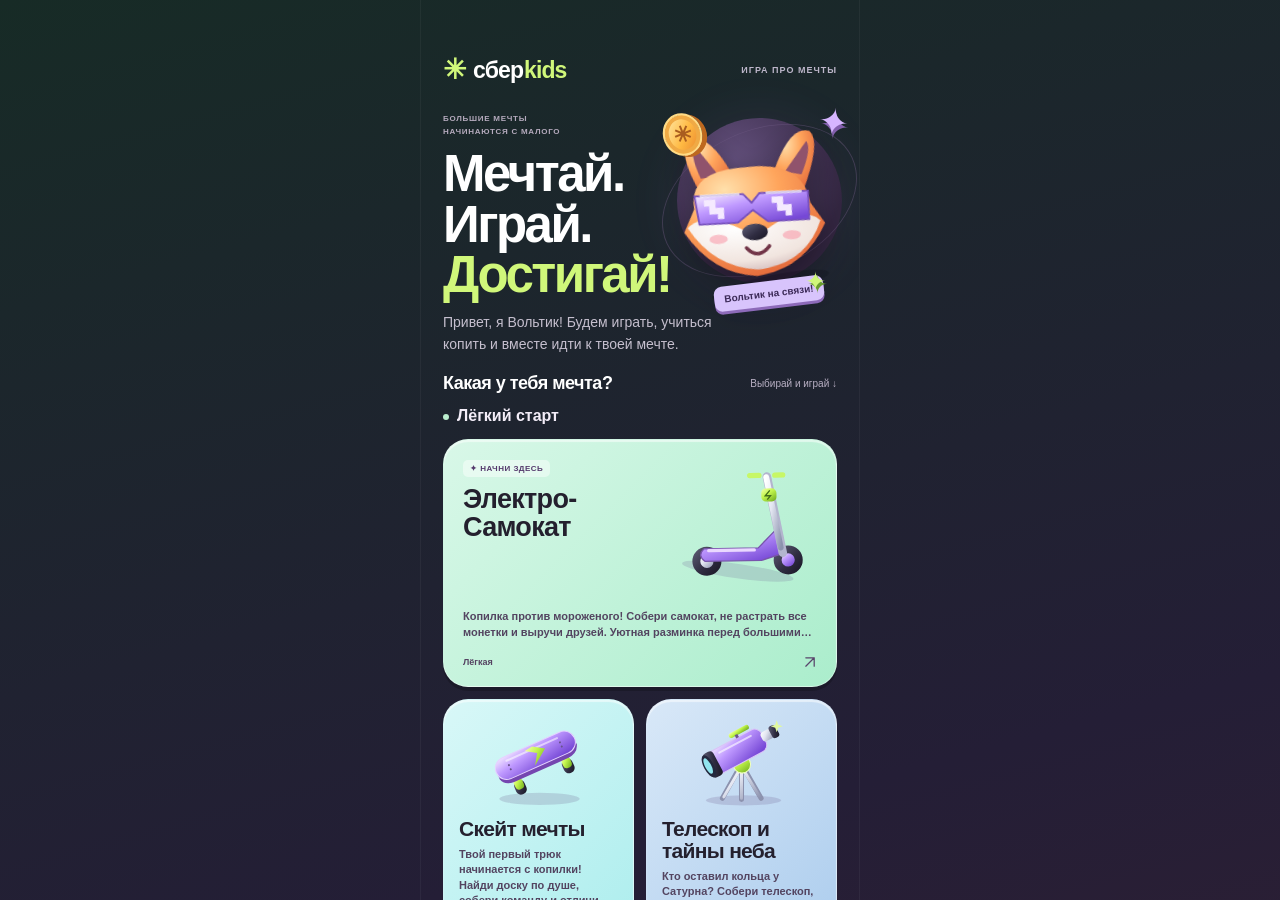
==== index.html @ aa0405a7 "Add optional mini-game cards to the deck" ====
<!doctype html>
<html lang="ru">
<head>
  <meta charset="utf-8">
  <meta name="viewport" content="width=device-width, initial-scale=1, viewport-fit=cover">
  <title>Путь к Мечте: Приключения с Вольтиком</title>
  <link rel="stylesheet" href="./css/main.css?v=webview-layout-1">
  <link rel="stylesheet" href="./css/cards.css?v=rendering-perf-1">
  <link rel="stylesheet" href="./css/modals.css">
  <link rel="stylesheet" href="./css/playful.css?v=minigame-cards-1">
  <meta name="theme-color" content="#19171f">
</head>
<body>

<div class="bg-decor">
  <div class="bg-shape s1" id="bgShape1"></div>
  <div class="bg-shape s2" id="bgShape2"></div>
  <div class="bg-shape s3" id="bgShape3"></div>
</div>

<div class="screen-flash" id="screenFlash"></div>
<div class="comic-pop" id="comicPop">КРАСАВА!</div>
<canvas id="vfxCanvas"></canvas>
<div class="reward-banner" id="rewardBanner" role="status" aria-live="polite">✨ Отличный ход!</div>

<!-- СТАРТОВЫЙ ЭКРАН ВЫБОРА МЕЧТЫ И СЛОЖНОСТИ -->
<div class="overlay-screen active" id="dreamSelectScreen" role="dialog" aria-modal="true" aria-labelledby="welcomeTitle">
  <div class="welcome-shell">
    <header class="welcome-header">
      <span class="wordmark"><span class="brand-spark" aria-hidden="true">✳</span> сбер<span>kids</span></span>
      <span class="game-label">ИГРА ПРО МЕЧТЫ</span>
    </header>
    <section class="welcome-hero">
      <div class="hero-copy">
        <span class="eyebrow">БОЛЬШИЕ МЕЧТЫ НАЧИНАЮТСЯ С МАЛОГО</span>
        <h1 id="welcomeTitle">Мечтай.<br>Играй.<br><span>Достигай!</span></h1>
      </div>
      <div class="hero-art" aria-hidden="true">
        <span class="hero-orbit"></span><span class="toy-coin coin-one">✳</span>
        <span class="toy-star star-one">✦</span><span class="toy-star star-two">✦</span>
        <img src="./assets/fox.svg" alt="" width="240" height="220">
        <span class="fox-sticker">Вольтик на связи!</span>
      </div>
    </section>
    <p class="welcome-intro">Привет, я Вольтик! Будем играть, учиться<br class="wide-break"> копить и вместе идти к твоей мечте.</p>
    <div class="section-heading"><h2>Какая у тебя мечта?</h2><span>Выбирай и играй ↓</span></div>
    <p id="campaignLoadStatus" role="status" aria-live="polite">Загружаем приключения…</p>
    <button id="campaignRetryBtn" class="btn-sub" type="button" hidden>Попробовать ещё раз</button>
    <div class="dream-grid" id="campaignList" aria-busy="true"></div>
    <footer class="welcome-footer"><span aria-hidden="true">✧</span> Здесь только игровые монеты.<br>Настоящие деньги не тратятся.</footer>
  </div>
</div>

<div class="app">
  <div class="mascot-backdrop" aria-hidden="true"></div>
  <header class="game-heading"><div><span class="eyebrow">СБЕРKIDS · ИГРА</span><h1>Путь к мечте<span>✦</span></h1></div>
    <div class="header-actions"><button class="icon-btn" id="soundBtn" type="button" aria-label="Включить звук" aria-pressed="false">🔇</button><button class="icon-btn" id="closeBtn" type="button" aria-label="Выйти из игры">✕</button></div>
  </header>
  <!-- ВЕРХНИЙ БЛОК: Ресурсы -->
  <div>
    <div class="top-bar">
      <div class="stats-row">
        <div class="stat-pill" id="pill-money" data-stat="money" role="button" tabindex="0" aria-label="Копилка: узнать подробнее">
          <div class="stat-dot" id="dot-money"></div>
          <div class="stat-jar" id="jar-money">
            <div class="stat-fill" id="fill-money"></div>
            <span class="stat-icon">🪙</span>
          </div>
          <span class="stat-val" id="val-money">50</span><span class="stat-label">Копилка</span>
        </div>
        <div class="stat-pill" id="pill-tech" data-stat="tech" role="button" tabindex="0" aria-label="Бодрость: узнать подробнее">
          <div class="stat-dot" id="dot-tech"></div>
          <div class="stat-jar" id="jar-tech">
            <div class="stat-fill" id="fill-tech"></div>
            <span class="stat-icon">⚡</span>
          </div>
          <span class="stat-val" id="val-tech">50</span><span class="stat-label">Бодрость</span>
        </div>
        <div class="stat-pill" id="pill-trust" data-stat="trust" role="button" tabindex="0" aria-label="Дружба: узнать подробнее">
          <div class="stat-dot" id="dot-trust"></div>
          <div class="stat-jar" id="jar-trust">
            <div class="stat-fill" id="fill-trust"></div>
            <span class="stat-icon">❤️</span>
          </div>
          <span class="stat-val" id="val-trust">50</span><span class="stat-label">Дружба</span>
        </div>
        <div class="stat-pill" id="pill-team" data-stat="team" role="button" tabindex="0" aria-label="Смекалка: узнать подробнее">
          <div class="stat-dot" id="dot-team"></div>
          <div class="stat-jar" id="jar-team">
            <div class="stat-fill" id="fill-team"></div>
            <span class="stat-icon">🧠</span>
          </div>
          <span class="stat-val" id="val-team">50</span><span class="stat-label">Смекалка</span>
        </div>
      </div>
    </div>
  </div>

  <!-- МАСКОТ ВОЛЬТИК -->
  <div class="mascot-dock">
    <div class="streak-pill" id="streakPill">🔥 КОМБО x2</div>
    <button class="mascot-avatar" id="mascotAvatar" type="button" aria-label="Подсказка Вольтика" aria-expanded="false" aria-controls="mascotHint" title="Нажми для совета Вольтика!"></button>
    <button class="mascot-offer" id="mascotOffer" type="button" aria-label="Нажми на Вольтика, чтобы открыть подсказку" hidden><span>Нажми на меня</span><small>Подскажу!</small></button>
    <section class="mascot-hint" id="mascotHint" role="dialog" aria-labelledby="mascotHintTitle" aria-describedby="mascotHintText" hidden>
      <span class="mascot-hint-eyebrow" id="mascotHintTitle">Вольтик</span>
      <div class="mascot-hint-content">
        <p class="mascot-hint-warning" id="mascotHintWarning" hidden></p>
        <p class="mascot-hint-text" id="mascotHintText"></p>
      </div>
      <button class="mascot-hint-done" id="mascotHintDone" type="button">Понятно!</button>
    </section>
  </div>

  <!-- КОЛОДА КАРТОЧЕК -->
  <div class="deck-area">
    <div class="card-shadow-2"></div>
    <div class="card-shadow-1"></div>

    <div class="game-card" id="activeCard">

      <div class="tutorial-hand" id="tutorialHand">
        <div class="tut-pill">
          <span>←</span>
          <span>👆</span>
          <span>→</span>
        </div>
        <div class="tut-caption">Листай или нажми кнопку внизу</div>
      </div>

      <div class="card-art-zone" id="cardArtZone">
        <span class="step-badge" id="stepBadge">1 / 20</span>
        <span class="cond-badge" id="condBadge">⚡ Особый случай!</span>
        <div class="sprite-wrapper" id="spriteContainer"></div>
      </div>

      <div class="card-text-zone">
        <div>
          <h2 class="card-title" id="cardTitle">Загрузка...</h2>
          <p class="card-desc" id="cardDesc"></p>
          <p class="minigame-card-meta" id="minigameCardMeta" hidden></p>
          <p class="minigame-card-hint" id="minigameCardHint" hidden>Нажми для игры · смахни для пропуска</p>
        </div>
      </div>
      <!-- РЕШЕНИЯ ВНУТРИ КАРТОЧКИ -->
      <div class="controls-row">
    <button class="choice-btn left" id="btnLeft" type="button">
      <span class="choice-arrow" aria-hidden="true">←</span>
      <span class="choice-label" id="btnLeftLabel">Вариант 1</span>
    </button>
    <button class="choice-btn right" id="btnRight" type="button">
      <span class="choice-label" id="btnRightLabel">Вариант 2</span>
      <span class="choice-arrow" id="btnRightArrow" aria-hidden="true">→</span>
    </button>
      </div>
    </div>
  </div>

  <!-- НИЖНЯЯ ПАНЕЛЬ МЕЧТЫ -->
  <footer class="dream-capsule dream-bottom-bar" id="dreamCapsule" role="button" tabindex="0" aria-label="Прогресс мечты. Удерживай, чтобы проиграть анимацию">
    <div class="dream-icon-box" id="dreamMainIcon">🛴</div>
    <div class="dream-progress-area">
      <div class="dream-caption"><span class="dream-eyebrow">Твоя мечта</span><span id="dreamName">Самокат мечты</span><div class="dream-part-name" id="dreamPartName" aria-live="polite"></div></div>
      <div class="dream-bar-track">
        <div class="dream-bar-fill" id="dreamBarFill"></div>
        <div class="dream-parts-row">
          <div class="part-node unlocked" id="part-0">🛞</div>
          <div class="part-node" id="part-1">🛹</div>
          <div class="part-node" id="part-2">🕹️</div>
          <div class="part-node" id="part-3">🔋</div>
          <div class="part-node" id="part-4">🚀</div>
        </div>
      </div>
    </div>
    <div class="dream-current-part" id="dreamCurrentPart"><div class="dream-part-slot"><span class="dream-current-emoji" id="dreamCurrentEmoji" aria-hidden="true"><span class="dream-assembly-color" id="dreamAssemblyColor"></span></span></div></div>
  </footer>
</div>

<!-- ОВЕРЛЕЙ МИНИ-ИГР (15 секунд) -->
<div class="overlay-screen" id="minigameOverlay" role="dialog" aria-modal="true" aria-labelledby="mgTitle">
  <div class="minigame-box">
    <div>
      <div class="mg-top">
        <span id="mgTitle">🎮 Мини-игра!</span>
        <span id="mgTimer">⏱️ 15 сек</span>
      </div>
      <div class="mg-timer-bar">
        <div class="mg-timer-fill" id="mgTimerFill"></div>
      </div>
      <p id="mgSub" style="margin:6px 0 0; font-size:12px; font-weight:700; color:#475569;"></p>
    </div>
    <div class="mg-arena" id="mgArena"></div>
    <div style="display:flex; justify-content:space-between; align-items:center;">
      <span style="font-size:13px; font-weight:900; color:#6d28d9;" id="mgScore">Бонус: +0 🌟</span>
      <button type="button" id="mgSkipBtn" style="border:2px solid #cbd5e1; background:#f8fafc; color:#334155; border-radius:12px; padding:6px 12px; font-size:12px; font-weight:900; cursor:pointer;">Готово ⏭️</button>
    </div>
  </div>
</div>

<!-- МОДАЛКА КОНЦА ИГРЫ С АЧИВКАМИ И ДИПЛОМОМ СБЕРKIDS -->
<div class="overlay-screen" id="endModal" role="dialog" aria-modal="true" aria-labelledby="modalTitle">
  <div class="dialog-box">
    <div style="font-size: 50px; margin-bottom: 2px;" id="modalArt">🏆</div>
    <div class="rank-pill" id="modalRank">👑 Титул: Финансовый Профи</div>
    <h2 style="font-size: 19px; font-weight: 900; margin: 0 0 4px;" id="modalTitle">Победа!</h2>
    <p style="font-size: 12px; color: #475569; line-height: 1.35; margin: 0;" id="modalText"></p>
    <div class="skill-summary-box" id="skillSummaryBox">
      🎓 <b>Навык освоен:</b> ты умеешь распознавать уловки мошенников, проверять выгоду покупок и сохранять баланс между копилкой и дружбой!
    </div>
    <div class="achievements-list" id="achievementsList"></div>
    <button class="btn-main" id="restartBtn" type="button">Выбрать другую Мечту ↻</button>
    <div class="btn-row-duo">
      <button class="btn-share" id="shareBtn" type="button">Поделиться 📤</button>
      <button class="btn-sub" id="exitBtn" type="button">Выйти ✕</button>
    </div>
  </div>
</div>


  <!-- Модульные скрипты игры (относительные пути для СберKids WebView) -->
  <script src="./js/viewport.js"></script>
  <script src="./js/bridge-sound.js"></script>
  <script src="./js/data.js"></script>
  <script src="./js/story-director.js?v=story-checkpoints-5"></script>
  <script src="./js/campaign-data.js?v=story-checkpoints-5"></script>
  <script src="./js/graphics-vfx.js?v=rendering-perf-1"></script>
  <script src="./js/minigames.js?v=minigame-cards-1"></script>
  <script src="./js/game.js?v=minigame-cards-1"></script>
  <script src="./js/accessibility.js"></script>
</body>
</html>
---- css/main.css ----
/* Основные стили, фон, верхняя панель, 4 колбы ресурсов и капсула Мечты */
:root {
  --ink: #0f172a;
  --muted: #475569;
  --left-color: #1d4ed8;
  --left-bg: #eff6ff;
  --left-border: #60a5fa;
  --left-shadow: #3b82f6;
  --right-color: #6d28d9;
  --right-bg: #f5f3ff;
  --right-border: #a78bfa;
  --right-shadow: #7c3aed;
}

* {
  box-sizing: border-box;
  -webkit-tap-highlight-color: transparent;
  user-select: none;
  -webkit-user-select: none;
}

html, body {
  margin: 0;
  padding: 0;
  width: 100%;
  height: 100%;
  overflow: hidden;
  font-family: -apple-system, BlinkMacSystemFont, "Segoe UI", Roboto, sans-serif;
  background-color: #dbeafe;
  background-image: radial-gradient(rgba(255,255,255,0.55) 1.5px, transparent 1.5px);
  background-size: 20px 20px;
  color: var(--ink);
  transition: background-color 0.55s ease;
}

.bg-decor {
  position: fixed;
  inset: 0;
  pointer-events: none;
  overflow: hidden;
  z-index: 0;
}
.bg-shape {
  position: absolute;
  border-radius: 50%;
  opacity: 0.5;
  filter: blur(2px);
  transition: transform 0.65s cubic-bezier(0.34, 1.56, 0.64, 1), background-color 0.55s ease;
  will-change: transform;
}
.bg-shape.s1 { width: 250px; height: 250px; top: -65px; left: -65px; background: #fde047; }
.bg-shape.s2 { width: 210px; height: 210px; bottom: -55px; right: -55px; background: #c4b5fd; }
.bg-shape.s3 { width: 130px; height: 130px; top: 38%; left: 74%; background: #6ee7b7; }

.screen-flash {
  position: fixed;
  inset: 0;
  pointer-events: none;
  opacity: 0;
  z-index: 900;
  transition: opacity 0.22s ease-out;
}

.comic-pop {
  position: fixed;
  top: 43%;
  left: 50%;
  transform: translate(-50%, -50%) scale(0) rotate(-10deg);
  padding: 10px 24px;
  border-radius: 22px;
  font-size: 24px;
  font-weight: 900;
  text-transform: uppercase;
  letter-spacing: 0.04em;
  color: #ffffff;
  background: linear-gradient(135deg, #f59e0b, #ea580c);
  border: 4px solid #ffffff;
  box-shadow: 0 10px 0 rgba(15, 23, 42, 0.22), 0 16px 28px rgba(15, 23, 42, 0.25);
  pointer-events: none;
  z-index: 950;
  white-space: nowrap;
  transition: transform 0.22s cubic-bezier(0.34, 1.75, 0.64, 1), opacity 0.18s ease;
  opacity: 0;
}
.comic-pop.show {
  opacity: 1;
  transform: translate(-50%, -50%) scale(1) rotate(-6deg);
}

#vfxCanvas {
  position: fixed;
  inset: 0;
  width: 100%;
  height: 100%;
  pointer-events: none !important;
  z-index: 999;
}

.app {
  /* Android WebView can keep the root percentage height at zero after launch. */
  position: fixed;
  inset: 0;
  width: 100%;
  max-width: 430px;
  height: auto;
  margin: 0 auto;
  padding: max(6px, env(safe-area-inset-top)) 12px max(10px, env(safe-area-inset-bottom));
  display: flex;
  flex-direction: column;
  justify-content: space-between;
  z-index: 2;
}

/* ВЕРХНЯЯ ПАНЕЛЬ (TACTILE 3D UI) */
.top-bar {
  display: flex;
  align-items: center;
  gap: 6px;
  flex-shrink: 0;
}

.stats-row {
  flex: 1;
  display: grid;
  grid-template-columns: repeat(4, 1fr);
  gap: 6px;
  background: rgba(255, 255, 255, 0.96);
  padding: 5px 8px 6px;
  border-radius: 20px;
  box-shadow: 0 4px 0 #cbd5e1, 0 8px 16px rgba(15, 23, 42, 0.08);
  border: 2.5px solid #ffffff;
}

.stat-pill {
  position: relative;
  display: flex;
  flex-direction: column;
  align-items: center;
  gap: 2px;
  cursor: pointer;
}
.stat-pill:active .stat-jar { transform: translateY(2px) scale(0.94); }

.stat-dot {
  min-width: 18px;
  height: 14px;
  padding: 0 4px;
  border-radius: 99px;
  background: #475569;
  color: #ffffff;
  font-size: 9px;
  font-weight: 900;
  line-height: 14px;
  text-align: center;
  opacity: 0;
  transform: translateY(4px) scale(0);
  transition: transform 0.18s cubic-bezier(0.34, 1.56, 0.64, 1), opacity 0.15s, background-color 0.15s;
  box-shadow: 0 2px 4px rgba(0,0,0,0.12);
}
.stat-dot.active { opacity: 1; transform: translateY(0) scale(1); }
.stat-dot.active.up { background: #10b981; }
.stat-dot.active.down { background: #f43f5e; }
.stat-dot.active.mystery { background: #8b5cf6; }
.stat-dot.active.big { transform: translateY(-1px) scale(1.16); }

.stat-jar {
  position: relative;
  width: 42px;
  height: 40px;
  border-radius: 14px;
  background: #f1f5f9;
  overflow: hidden;
  display: flex;
  align-items: center;
  justify-content: center;
  border: 2.5px solid #cbd5e1;
  box-shadow: inset 0 2px 4px rgba(15, 23, 42, 0.08), 0 3px 0 #e2e8f0;
  transition: transform 0.18s, border-color 0.2s, box-shadow 0.2s;
}
.stat-jar::after {
  content: "";
  position: absolute;
  top: 3px;
  left: 4px;
  width: 6px;
  height: 16px;
  border-radius: 99px;
  background: rgba(255, 255, 255, 0.65);
  pointer-events: none;
  z-index: 3;
}
.stat-pill.preview-up .stat-jar {
  border-color: #10b981;
  box-shadow: 0 0 0 3px rgba(16, 185, 129, 0.22), 0 3px 0 #a7f3d0;
}
.stat-pill.preview-down .stat-jar {
  border-color: #f59e0b;
  box-shadow: 0 0 0 3px rgba(245, 158, 11, 0.22), 0 3px 0 #fde68a;
}
.stat-pill.hit-good .stat-jar { animation: jarJelly 0.38s ease; border-color: #10b981; }
.stat-pill.hit-bad .stat-jar  { animation: jarShake 0.32s ease; border-color: #f43f5e; }
.stat-pill.low-warn .stat-jar {
  border-color: #ef4444;
  background: #fef2f2;
  animation: warnPulse 1.1s ease-in-out infinite;
}
.stat-pill.low-warn::before {
  content: "⚠️";
  position: absolute;
  top: 12px;
  right: 2px;
  font-size: 11px;
  z-index: 6;
}

.stat-fill {
  position: absolute;
  bottom: 0;
  left: 0;
  right: 0;
  height: 50%;
  transition: height 0.38s cubic-bezier(0.34, 1.56, 0.64, 1);
}
.stat-fill::before {
  content: "";
  position: absolute;
  top: 0;
  left: 0;
  right: 0;
  height: 4px;
  background: rgba(255, 255, 255, 0.45);
}
.stat-pill[data-stat="money"] .stat-fill { background: linear-gradient(180deg, #fde047, #f59e0b); }
.stat-pill[data-stat="tech"] .stat-fill  { background: linear-gradient(180deg, #93c5fd, #3b82f6); }
.stat-pill[data-stat="trust"] .stat-fill { background: linear-gradient(180deg, #fda4af, #f43f5e); }
.stat-pill[data-stat="team"] .stat-fill  { background: linear-gradient(180deg, #6ee7b7, #10b981); }

.stat-icon {
  position: relative;
  z-index: 2;
  font-size: 19px;
  filter: drop-shadow(0 2px 2px rgba(15, 23, 42, 0.15));
}
.stat-val { font-size: 11px; font-weight: 900; }

.icon-btn {
  width: 42px;
  height: 42px;
  border-radius: 15px;
  border: 2.5px solid #cbd5e1;
  background: #ffffff;
  box-shadow: 0 4px 0 #cbd5e1;
  font-size: 17px;
  font-weight: 900;
  color: var(--ink);
  cursor: pointer;
  display: grid;
  place-items: center;
  padding: 0;
}
.icon-btn:active { transform: translateY(3px); box-shadow: 0 1px 0 #cbd5e1; }
.icon-btn.sound-on { background: #dcfce7; border-color: #10b981; box-shadow: 0 4px 0 #059669; }

/* КАПСУЛА МЕЧТЫ — СБОРОЧНЫЙ ЦЕХ */
.dream-capsule {
  margin-top: 6px;
  background: rgba(255, 255, 255, 0.96);
  border: 2.5px solid #ffffff;
  border-radius: 20px;
  padding: 6px 10px;
  display: flex;
  align-items: center;
  gap: 9px;
  box-shadow: 0 4px 0 #cbd5e1, 0 8px 14px rgba(15, 23, 42, 0.06);
  flex-shrink: 0;
  cursor: pointer;
}
.dream-capsule:active { transform: translateY(2px); }

.dream-icon-box {
  width: 46px;
  height: 42px;
  background: linear-gradient(135deg, #fef9c3, #fde047);
  border-radius: 14px;
  border: 2.5px solid #f59e0b;
  box-shadow: 0 3px 0 #d97706;
  display: flex;
  align-items: center;
  justify-content: center;
  font-size: 25px;
  flex-shrink: 0;
  transition: transform 0.18s;
}
.dream-capsule:active .dream-icon-box { transform: scale(1.12) rotate(6deg); }

.dream-progress-area {
  flex: 1;
  display: flex;
  flex-direction: column;
  gap: 5px;
}

.dream-parts-row {
  display: flex;
  justify-content: space-between;
  gap: 5px;
}

.part-node {
  flex: 1;
  height: 23px;
  border-radius: 8px;
  background: #f1f5f9;
  border: 1.5px dashed #cbd5e1;
  display: flex;
  align-items: center;
  justify-content: center;
  font-size: 13px;
  opacity: 0.45;
  filter: grayscale(0.8);
  transition: all 0.28s cubic-bezier(0.34, 1.56, 0.64, 1);
}
.part-node.unlocked {
  background: linear-gradient(180deg, #fef9c3, #fde047);
  border: 2px solid #f59e0b;
  box-shadow: 0 2px 0 #d97706;
  opacity: 1;
  filter: grayscale(0);
  transform: translateY(-1px) scale(1.04);
}

.dream-bar-track {
  height: 10px;
  background: #e2e8f0;
  border-radius: 99px;
  overflow: hidden;
  box-shadow: inset 0 1px 3px rgba(15, 23, 42, 0.15);
}
.dream-bar-fill {
  height: 100%;
  width: 10%;
  background: linear-gradient(90deg, #f59e0b, #ec4899, #8b5cf6, #3b82f6);
  border-radius: 99px;
  transition: width 0.38s cubic-bezier(0.34, 1.56, 0.64, 1);
}
.dream-score-badge {
  font-size: 12px;
  font-weight: 900;
  color: #6d28d9;
  background: #f5f3ff;
  border: 1.5px solid #ddd6fe;
  padding: 4px 7px;
  border-radius: 10px;
  min-width: 50px;
  text-align: center;
}
---- css/cards.css ----
/* Стили маскота Вольтика, колоды, карточек, свайпов и кнопок выбора */
/* ИНТЕРАКТИВНЫЙ МАСКОТ ВОЛЬТИК + МЯГКАЯ ПОДСКАЗКА ЧЕРЕЗ 15 СЕК */
.mascot-dock {
  position: relative;
  height: 82px;
  display: flex;
  align-items: flex-end;
  justify-content: center;
  margin-bottom: -18px;
  z-index: 25;
  flex-shrink: 0;
}

.mascot-avatar {
  width: 114px;
  height: 95px;
  cursor: pointer;
  translate: var(--mascot-follow-x, 0px) var(--mascot-follow-y, 0px);
  transition: transform 0.18s cubic-bezier(0.34, 1.56, 0.64, 1);
  will-change: transform, translate;
}
.mascot-avatar.boing { animation: jellyBoing 0.45s ease; }
.mascot-avatar.idle-nudge { animation: gentlePulse 1.4s ease-in-out infinite; }

@media (prefers-reduced-motion: reduce) {
  .mascot-avatar { translate: none; }
}

.mascot-bubble {
  position: absolute;
  left: calc(50% + 44px);
  top: 2px;
  background: #ffffff;
  border: 2.5px solid #cbd5e1;
  border-radius: 18px 18px 18px 4px;
  padding: 4px 10px;
  font-size: 18px;
  font-weight: 800;
  color: var(--ink);
  box-shadow: 0 4px 10px rgba(0,0,0,0.08);
  transform: scale(0);
  pointer-events: none;
  white-space: nowrap;
  transition: transform 0.2s cubic-bezier(0.34, 1.56, 0.64, 1);
}
.mascot-bubble.show { transform: scale(1); }
.mascot-bubble.hint-mode {
  left: calc(50% + 36px);
  top: -4px;
  background: #fef9c3;
  border-color: #f59e0b;
  color: #92400e;
  font-size: 11.5px;
  padding: 5px 10px;
}

.streak-pill {
  position: absolute;
  right: calc(50% + 48px);
  top: 12px;
  background: linear-gradient(135deg, #f97316, #ef4444);
  color: #ffffff;
  border: 2px solid #ffffff;
  padding: 4px 10px;
  border-radius: 99px;
  font-size: 11px;
  font-weight: 900;
  box-shadow: 0 4px 10px rgba(239, 68, 68, 0.3);
  transform: scale(0);
  pointer-events: none;
  transition: transform 0.25s cubic-bezier(0.34, 1.56, 0.64, 1);
  white-space: nowrap;
}
.streak-pill.show { transform: scale(1) rotate(-4deg); }

/* КОЛОДА КАРТОЧЕК (3D КАРТОЧКА + ЛУПА ВОЛЬТИКА) */
.deck-area {
  position: relative;
  flex: 1;
  min-height: 0;
  display: flex;
  align-items: center;
  justify-content: center;
  margin: 4px 0;
}

.card-shadow-1, .card-shadow-2 {
  position: absolute;
  width: 100%;
  max-width: 344px;
  height: 100%;
  max-height: 336px;
  border-radius: 28px;
  background: #ffffff;
  border: 2.5px solid #cbd5e1;
  pointer-events: none;
}
.card-shadow-1 { transform: translateY(9px) scale(0.95); opacity: 0.85; box-shadow: 0 6px 0 #cbd5e1; }
.card-shadow-2 { transform: translateY(17px) scale(0.90); opacity: 0.5; }

.game-card {
  position: relative;
  width: 100%;
  max-width: 344px;
  height: 100%;
  max-height: 336px;
  background: #ffffff;
  border-radius: 28px;
  border: 3.5px solid #ffffff;
  box-shadow: 0 7px 0 #cbd5e1, 0 16px 32px rgba(15, 23, 42, 0.14);
  display: flex;
  flex-direction: column;
  overflow: hidden;
  touch-action: none;
  cursor: grab;
  z-index: 10;
  will-change: transform;
}
.game-card:active { cursor: grabbing; }
.game-card.smooth-return { transition: transform 0.25s cubic-bezier(0.34, 1.56, 0.64, 1), opacity 0.2s ease; }
.game-card.fly-away { transition: transform 0.28s ease-in, opacity 0.25s ease; }
.game-card.enter { animation: cardPopIn 0.34s cubic-bezier(0.34, 1.56, 0.64, 1); }

.tutorial-hand {
  position: absolute;
  top: 32%;
  left: 50%;
  transform: translate(-50%, -50%);
  z-index: 35;
  pointer-events: none;
  display: flex;
  flex-direction: column;
  align-items: center;
  gap: 4px;
  opacity: 0;
  transition: opacity 0.25s ease;
}
.tutorial-hand.visible { opacity: 1; }
.tut-pill {
  background: rgba(15, 23, 42, 0.78);
  color: #ffffff;
  padding: 6px 14px;
  border-radius: 99px;
  display: flex;
  align-items: center;
  gap: 10px;
  font-size: 18px;
  font-weight: 900;
  box-shadow: 0 6px 16px rgba(0,0,0,0.18);
  animation: handSwipeHint 1.9s ease-in-out infinite;
  animation-play-state: paused;
}
.tutorial-hand.visible .tut-pill { animation-play-state: running; }
.tut-caption {
  background: rgba(255, 255, 255, 0.92);
  color: #1e293b;
  padding: 3px 10px;
  border-radius: 99px;
  font-size: 11px;
  font-weight: 900;
  border: 1.5px solid #cbd5e1;
}

.card-art-zone {
  position: relative;
  height: 49%;
  width: 100%;
  display: flex;
  align-items: center;
  justify-content: center;
  overflow: hidden;
  border-bottom: 2.5px solid rgba(15, 23, 42, 0.06);
}

.step-badge {
  position: absolute;
  top: 10px;
  left: 12px;
  background: rgba(255,255,255,0.94);
  padding: 4px 10px;
  border-radius: 99px;
  font-size: 11px;
  font-weight: 900;
  color: #334155;
  box-shadow: 0 2px 0 rgba(15, 23, 42, 0.08);
  z-index: 5;
}

.cond-badge {
  position: absolute;
  top: 10px;
  right: 12px;
  background: linear-gradient(135deg, #fef08a, #fde047);
  color: #92400e;
  border: 1.5px solid #f59e0b;
  padding: 3px 9px;
  border-radius: 99px;
  font-size: 10px;
  font-weight: 900;
  display: none;
  z-index: 5;
  box-shadow: 0 2px 0 #d97706;
}
.cond-badge.show { display: inline-block; }

.inspect-btn {
  position: absolute;
  bottom: 8px;
  right: 10px;
  background: rgba(255, 255, 255, 0.94);
  border: 2px solid #cbd5e1;
  box-shadow: 0 3px 0 #cbd5e1;
  border-radius: 99px;
  padding: 4px 10px;
  font-size: 10.5px;
  font-weight: 900;
  color: #334155;
  cursor: pointer;
  z-index: 15;
  display: flex;
  align-items: center;
  gap: 4px;
  transition: transform 0.12s, background-color 0.2s, border-color 0.2s;
}
.inspect-btn:active { transform: translateY(2px); box-shadow: 0 1px 0 #cbd5e1; }
.inspect-btn.active {
  background: #fef9c3;
  border-color: #f59e0b;
  color: #92400e;
  box-shadow: 0 3px 0 #d97706;
}

.sprite-wrapper {
  width: 142px;
  height: 132px;
  display: flex;
  align-items: center;
  justify-content: center;
  animation: spriteFloat 2.6s ease-in-out infinite;
  transition: transform 0.12s ease-out;
}
.sprite-wrapper svg { width: 100%; height: 100%; overflow: visible; }

.card-text-zone {
  flex: 1;
  padding: 10px 14px 11px;
  display: flex;
  flex-direction: column;
  justify-content: space-between;
  text-align: center;
  background: #ffffff;
}

.card-title { margin: 0; font-size: 17px; font-weight: 900; line-height: 1.15; color: #0f172a; }
.card-desc { margin: 4px 0 0; font-size: 13px; font-weight: 600; line-height: 1.28; color: #334155; }
.card-tip {
  background: #f8fafc;
  border: 1.5px dashed #cbd5e1;
  border-radius: 12px;
  padding: 5px 9px;
  font-size: 11px;
  font-weight: 700;
  color: #475569;
  transition: all 0.25s ease;
}
.card-tip.highlight-tip {
  background: linear-gradient(135deg, #fef9c3, #fef08a);
  border: 2px solid #f59e0b;
  color: #92400e;
  transform: scale(1.02);
  box-shadow: 0 3px 8px rgba(245, 158, 11, 0.18);
}

/* КНОПКИ ВНИЗУ (TACTILE 3D) */
.controls-row {
  display: grid;
  grid-template-columns: 1fr 1fr;
  gap: 10px;
  z-index: 20;
  flex-shrink: 0;
}

.choice-btn {
  border: none;
  border-radius: 18px;
  padding: 11px 11px;
  font-size: 12px;
  font-weight: 900;
  line-height: 1.2;
  cursor: pointer;
  display: flex;
  align-items: center;
  gap: 6px;
  transition: transform 0.1s, box-shadow 0.1s;
}
.choice-btn.left {
  background: #ffffff;
  color: var(--left-color);
  border: 2.5px solid var(--left-border);
  box-shadow: 0 5px 0 var(--left-border), 0 8px 14px rgba(37, 99, 235, 0.1);
  text-align: left;
}
.choice-btn.left:active { transform: translateY(4px); box-shadow: 0 1px 0 var(--left-border); }
.choice-btn.right {
  background: #ffffff;
  color: var(--right-color);
  border: 2.5px solid var(--right-border);
  box-shadow: 0 5px 0 var(--right-border), 0 8px 14px rgba(124, 58, 237, 0.1);
  text-align: right;
  justify-content: flex-end;
}
.choice-btn.right:active { transform: translateY(4px); box-shadow: 0 1px 0 var(--right-border); }

/* ВСПЛЫВАЮЩИЙ БАННЕР */
.reward-banner {
  position: fixed;
  top: 112px;
  left: 50%;
  transform: translateX(-50%) translateY(-16px) scale(0.9);
  background: #0f172a;
  color: #ffffff;
  padding: 8px 15px;
  border-radius: 99px;
  font-size: 12px;
  font-weight: 800;
  z-index: 600;
  opacity: 0;
  pointer-events: none;
  max-width: 92%;
  text-align: center;
  box-shadow: 0 6px 16px rgba(0,0,0,0.18);
  transition: opacity 0.2s, transform 0.2s;
}
.reward-banner.show {
  opacity: 1;
  transform: translateX(-50%) translateY(0) scale(1);
}
---- css/modals.css ----
/* Модальные экраны, выбор Мечты, 8 мини-игр, диплом, анимации и адаптивность */
/* МОДАЛЬНЫЕ ЭКРАНЫ */
.overlay-screen {
  position: fixed;
  inset: 0;
  background: rgba(15, 23, 42, 0.78);
  display: none;
  align-items: center;
  justify-content: center;
  padding: 14px;
  z-index: 800;
}
.overlay-screen.active { display: flex; }

.dream-option:disabled { cursor: wait; opacity: 0.65; }

.dialog-box {
  width: 100%;
  max-width: 384px;
  background: #ffffff;
  border-radius: 28px;
  border: 3px solid #ffffff;
  padding: 18px 16px;
  text-align: center;
  box-shadow: 0 8px 0 #cbd5e1, 0 22px 44px rgba(0,0,0,0.32);
}

.dream-grid { display: grid; gap: 10px; margin-top: 12px; }
.dream-option {
  display: flex;
  align-items: center;
  gap: 11px;
  padding: 11px 12px;
  border-radius: 20px;
  border: 2.5px solid #cbd5e1;
  box-shadow: 0 4px 0 #cbd5e1;
  background: #f8fafc;
  cursor: pointer;
  text-align: left;
  transition: transform 0.1s, box-shadow 0.1s;
}
.dream-option:active { transform: translateY(3px); box-shadow: 0 1px 0 #cbd5e1; }
.dream-opt-icon {
  width: 52px;
  height: 52px;
  border-radius: 16px;
  background: linear-gradient(135deg, #fef9c3, #fde047);
  border: 2.5px solid #f59e0b;
  box-shadow: 0 3px 0 #d97706;
  display: grid;
  place-items: center;
  font-size: 28px;
  flex-shrink: 0;
}
.dream-opt-head {
  display: flex;
  align-items: center;
  justify-content: space-between;
  gap: 6px;
}
.dream-opt-title { font-size: 15px; font-weight: 900; color: var(--ink); }
.diff-tag {
  font-size: 10px;
  font-weight: 900;
  padding: 2px 7px;
  border-radius: 99px;
  text-transform: uppercase;
}
.diff-easy { background: #dcfce7; color: #15803d; }
.diff-med  { background: #fef3c7; color: #b45309; }
.diff-hard { background: #ffe4e6; color: #be123c; }
.dream-opt-sub { font-size: 11.5px; font-weight: 600; color: var(--muted); margin-top: 3px; }

/* ФИНАЛЬНЫЕ АЧИВКИ И НАВЫК */
.rank-pill {
  display: inline-block;
  background: linear-gradient(135deg, #fef3c7, #fde047);
  color: #92400e;
  border: 2px solid #f59e0b;
  box-shadow: 0 2px 0 #d97706;
  padding: 4px 12px;
  border-radius: 99px;
  font-size: 11.5px;
  font-weight: 900;
  text-transform: uppercase;
  letter-spacing: 0.04em;
  margin-bottom: 6px;
}

.skill-summary-box {
  background: #eff6ff;
  border: 1.5px solid #93c5fd;
  border-radius: 14px;
  padding: 7px 10px;
  margin: 8px 0 6px;
  font-size: 11px;
  font-weight: 700;
  color: #1e3a8a;
  text-align: left;
  line-height: 1.3;
}

.achievements-list {
  display: grid;
  gap: 7px;
  margin: 8px 0 12px;
  text-align: left;
}

.ach-card {
  display: flex;
  align-items: center;
  gap: 10px;
  padding: 7px 10px;
  border-radius: 16px;
  border: 2px solid #e2e8f0;
  background: #f8fafc;
  opacity: 0.55;
}
.ach-card.earned {
  background: #ecfdf5;
  border-color: #34d399;
  box-shadow: 0 3px 0 #a7f3d0;
  opacity: 1;
}
.ach-icon {
  width: 36px;
  height: 36px;
  border-radius: 12px;
  background: #ffffff;
  border: 1.5px solid #cbd5e1;
  display: grid;
  place-items: center;
  font-size: 20px;
  flex-shrink: 0;
}
.ach-card.earned .ach-icon {
  background: #fef08a;
  border-color: #f59e0b;
}
.ach-info { flex: 1; min-width: 0; }
.ach-title { font-size: 12.5px; font-weight: 900; color: var(--ink); }
.ach-desc { font-size: 10.5px; font-weight: 600; color: #475569; margin-top: 1px; }
.ach-status {
  font-size: 10px;
  font-weight: 900;
  padding: 3px 7px;
  border-radius: 99px;
  background: #e2e8f0;
  color: #64748b;
  white-space: nowrap;
}
.ach-card.earned .ach-status {
  background: #10b981;
  color: #ffffff;
}

/* МИНИ-ИГРЫ (8 РЕЖИМОВ С ТАЙМЕР-БАРОМ) */
.minigame-box {
  width: 100%;
  max-width: 374px;
  height: 472px;
  background: #ffffff;
  border-radius: 28px;
  border: 4px solid #fbbf24;
  box-shadow: 0 8px 0 #d97706, 0 20px 40px rgba(0,0,0,0.3);
  padding: 14px;
  display: flex;
  flex-direction: column;
  justify-content: space-between;
  text-align: center;
  position: relative;
  overflow: hidden;
}

.mg-top {
  display: flex;
  justify-content: space-between;
  align-items: center;
  background: #fef3c7;
  border: 2px solid #fde68a;
  padding: 6px 12px;
  border-radius: 99px;
  font-weight: 900;
  font-size: 13px;
  color: #b45309;
}

.mg-timer-bar {
  width: 100%;
  height: 7px;
  background: #e2e8f0;
  border-radius: 99px;
  overflow: hidden;
  margin-top: 6px;
}
.mg-timer-fill {
  height: 100%;
  width: 100%;
  background: linear-gradient(90deg, #10b981, #f59e0b, #ef4444);
  border-radius: 99px;
  transition: width 0.95s linear;
}

.mg-arena {
  position: relative;
  flex: 1;
  margin: 8px 0;
  background: radial-gradient(circle at center, #f8fafc, #e2e8f0);
  border-radius: 20px;
  overflow: hidden;
  border: 2.5px solid #cbd5e1;
  box-shadow: inset 0 3px 6px rgba(15, 23, 42, 0.06);
}

.mg-item {
  position: absolute;
  width: 56px;
  height: 56px;
  border-radius: 50%;
  display: grid;
  place-items: center;
  font-size: 30px;
  cursor: pointer;
  box-shadow: 0 4px 0 rgba(15, 23, 42, 0.14);
  animation: cardPopIn 0.2s ease-out;
}
.mg-item:active { transform: scale(0.82); }

.mg-grid3x3 {
  display: grid;
  grid-template-columns: repeat(3, 1fr);
  grid-template-rows: repeat(3, 1fr);
  gap: 8px;
  padding: 10px;
  height: 100%;
}
.mg-hole {
  background: #e2e8f0;
  border-radius: 16px;
  border: 2px solid #cbd5e1;
  display: grid;
  place-items: center;
  font-size: 34px;
  cursor: pointer;
}

.sorter-stage {
  display: flex;
  flex-direction: column;
  align-items: center;
  justify-content: space-between;
  height: 100%;
  padding: 14px;
}
.sorter-card {
  width: 100%;
  padding: 16px 12px;
  background: #ffffff;
  border-radius: 20px;
  border: 3px solid #cbd5e1;
  font-size: 16px;
  font-weight: 900;
}
.sorter-btns {
  display: grid;
  grid-template-columns: 1fr 1fr;
  gap: 10px;
  width: 100%;
}

.detective-list {
  display: flex;
  flex-direction: column;
  gap: 7px;
  padding: 10px;
  height: 100%;
  justify-content: center;
}
.detective-row {
  background: #ffffff;
  border: 2px solid #cbd5e1;
  box-shadow: 0 3px 0 #cbd5e1;
  border-radius: 13px;
  padding: 9px 11px;
  font-size: 12.5px;
  font-weight: 800;
  color: #1e293b;
  text-align: left;
  cursor: pointer;
  display: flex;
  align-items: center;
  justify-content: space-between;
}
.detective-row:active { transform: translateY(2px); }

.mem-grid {
  display: grid;
  grid-template-columns: repeat(4, 1fr);
  grid-template-rows: repeat(2, 1fr);
  gap: 8px;
  padding: 14px 10px;
  height: 100%;
}
.mem-card {
  background: #ffffff;
  border: 2.5px solid #cbd5e1;
  box-shadow: 0 4px 0 #cbd5e1;
  border-radius: 16px;
  display: grid;
  place-items: center;
  font-size: 28px;
  font-weight: 900;
  cursor: pointer;
}
.mem-card.matched {
  background: #dcfce7;
  border-color: #10b981;
  box-shadow: 0 4px 0 #059669;
  pointer-events: none;
}

.btn-main {
  width: 100%;
  padding: 12px;
  border: 2px solid #059669;
  border-radius: 16px;
  background: linear-gradient(180deg, #10b981, #059669);
  box-shadow: 0 4px 0 #047857;
  color: #ffffff;
  font-size: 14.5px;
  font-weight: 900;
  cursor: pointer;
  margin-bottom: 8px;
}
.btn-main:active { transform: translateY(3px); box-shadow: 0 1px 0 #047857; }

.btn-row-duo {
  display: grid;
  grid-template-columns: 1fr 1fr;
  gap: 8px;
}
.btn-share {
  width: 100%;
  padding: 10px;
  border: 2px solid #60a5fa;
  border-radius: 15px;
  background: #eff6ff;
  box-shadow: 0 3px 0 #93c5fd;
  color: #1d4ed8;
  font-size: 12.5px;
  font-weight: 900;
  cursor: pointer;
}
.btn-share:active { transform: translateY(2px); box-shadow: 0 1px 0 #93c5fd; }

.btn-sub {
  width: 100%;
  padding: 10px;
  border: 2px solid #cbd5e1;
  border-radius: 15px;
  background: #f1f5f9;
  box-shadow: 0 3px 0 #cbd5e1;
  color: #475569;
  font-size: 12.5px;
  font-weight: 800;
  cursor: pointer;
}
.btn-sub:active { transform: translateY(2px); box-shadow: 0 1px 0 #cbd5e1; }

@keyframes warnPulse {
  0%, 100% { transform: scale(1); }
  50% { transform: scale(1.06); }
}
@keyframes spriteFloat {
  0%, 100% { transform: translateY(0px) rotate(0deg); }
  50% { transform: translateY(-6px) rotate(1.5deg); }
}
@keyframes handSwipeHint {
  0%, 100% { transform: translateX(0px) rotate(0deg); }
  25% { transform: translateX(-34px) rotate(-8deg); }
  75% { transform: translateX(34px) rotate(8deg); }
}
@keyframes gentlePulse {
  0%, 100% { transform: scale(1) translateY(0); }
  50% { transform: scale(1.07) translateY(-4px); }
}
@keyframes cardPopIn {
  0% { transform: scale(0.84) translateY(22px); opacity: 0; }
  65% { transform: scale(1.03) translateY(-3px); opacity: 1; }
  100% { transform: scale(1) translateY(0); opacity: 1; }
}
@keyframes jarJelly {
  0%, 100% { transform: scale(1, 1); }
  40% { transform: scale(1.16, 0.88); }
}
@keyframes jellyBoing {
  0%, 100% { transform: scale(1, 1); }
  30% { transform: scale(1.22, 0.8); }
  60% { transform: scale(0.88, 1.16); }
}
@keyframes jarShake {
  0%, 100% { transform: translateX(0); }
  25% { transform: translateX(-4px); }
  75% { transform: translateX(4px); }
}

@media (prefers-reduced-motion: reduce) {
  *, *::before, *::after {
    animation-duration: 0.01ms !important;
    animation-iteration-count: 1 !important;
    transition-duration: 0.01ms !important;
  }
}
---- css/playful.css ----
@property --path-position { syntax: "<number>"; inherits: true; initial-value: 0; }
/* Toy-like volume, a quiet graphite stage, and readable story cards.
   Local artwork and system fonts; campaign JSON loads from the same site. */
:root {
  --ink: #24202e; --muted: #625b70;
  --lime: #d0f77a; --lavender: #d8c4fc; --stage: #19171f;
  --left-color: #392657; --left-bg: #eee4ff; --left-border: #bda0ef;
  --right-color: #28451c; --right-bg: #e5f9bd; --right-border: #b2d966;
}
html, body { background: var(--stage); background-image: none; color: var(--ink); font-family: 'Trebuchet MS', 'Segoe UI', sans-serif; }
body { --scene-accent: #bda0ef; }
button { font-family: inherit; }
button:focus-visible, [role="button"]:focus-visible { outline: 3px solid #8bbdff; outline-offset: 5px; }
h1[tabindex="-1"]:focus, h2[tabindex="-1"]:focus, #mgTitle[tabindex="-1"]:focus { outline: none; }
.bg-decor { background: radial-gradient(ellipse at 50% 38%, #332740 0, transparent 65%); }
.bg-shape { opacity: .07; filter: blur(36px); }
.bg-shape.s1 { width: 330px; height: 330px; }
.bg-shape.s2 { width: 280px; height: 280px; }
.bg-shape.s3 { opacity: .035; }
.eyebrow { font-size: 10px; font-weight: 800; letter-spacing: .1em; }
.wordmark { display: flex; gap: 6px; align-items: center; color: #fff; font-size: 23px; font-weight: 900; letter-spacing: -.9px; }
.wordmark > span:last-child { color: var(--lime); margin-left: -5px; }
.brand-spark { color: var(--lime); font-size: 28px; margin-right: 2px; line-height: 1; }
.game-label { color: #bdb6ca; font-size: 9px; font-weight: 700; letter-spacing: .11em; }

/* The welcome screen is a small game lobby, rather than an alert box. */
#dreamSelectScreen { background: linear-gradient(165deg, #172b26 0%, #241e36 40%, #342032 67%, #4b242a 100%); background-attachment: local; overflow-y: auto; overscroll-behavior-y: contain; padding: 0; align-items: flex-start; }
.welcome-shell { width: 100%; max-width: 440px; padding: max(56px, env(safe-area-inset-top)) 22px max(20px, env(safe-area-inset-bottom)); margin: auto; overflow: hidden; flex-shrink: 0; }
.welcome-header { display: flex; align-items: center; justify-content: space-between; gap: 8px; }
.welcome-hero { position: relative; min-height: 210px; margin-top: 18px; display: flex; align-items: center; }
.hero-copy { position: relative; z-index: 2; pointer-events: none; }
.hero-copy .eyebrow { display: block; color: #b5aabd; max-width: 150px; font-size: 8px; line-height: 1.6; letter-spacing: .09em; margin-bottom: 10px; }
.hero-copy h1 { margin: 0; color: #fff; font-size: clamp(40px, 11.7vw, 51px); line-height: .99; letter-spacing: -2.5px; font-weight: 900; }
.hero-copy h1 > span { color: var(--lime); }
.hero-art { position: absolute; width: 220px; height: 224px; top: -2px; right: -19px; }
.hero-art img { position: absolute; width: 220px; height: auto; top: 10px; right: -6px; transform: rotate(-12deg); filter: drop-shadow(0 16px 16px #08040b60); }
.hero-orbit { position: absolute; width: 165px; height: 165px; border-radius: 50%; right: 14px; top: 18px; background: radial-gradient(circle at 35% 25%, #624f7b, #332641 70%); box-shadow: 0 0 55px #bd7aff15; }
.hero-orbit::after { content: ''; position: absolute; inset: -17px -20px; border: 1px solid #75608b66; border-radius: 50%; transform: rotate(-25deg) scaleY(.7); }
.toy-star { position: absolute; color: #d6b5ff; font-size: 37px; text-shadow: 2px 4px 0 #8460ae; z-index: 2; }
.star-one { right: 7px; top: 1px; transform: rotate(10deg); }
.star-two { right: 30px; bottom: 28px; color: var(--lime); font-size: 25px; text-shadow: 2px 3px 0 #6a9c30; }
.toy-coin { display: grid; place-items: center; position: absolute; width: 39px; height: 43px; background: linear-gradient(135deg, #fff0b7, #ffba43 55%, #e67c2a); border: 2px solid #ffdb85; border-radius: 50%; box-shadow: 4px 3px 0 #be681e, inset 0 0 0 4px #f0aa45; color: #a95d1f; font-size: 22px; font-weight: 900; }
.coin-one { right: 154px; top: 13px; transform: rotate(-22deg); z-index: 3; }
.fox-sticker { position: absolute; bottom: 18px; right: 32px; background: var(--lavender); color: #3b2957; font-size: 10px; font-weight: 800; border-radius: 8px; padding: 7px 10px; transform: rotate(-7deg); box-shadow: 0 3px 0 #8d6ab9; }
.welcome-intro { margin: 0 0 18px; color: #c5bfce; font-size: 14px; line-height: 1.55; }
.section-heading { display: flex; align-items: center; justify-content: space-between; gap: 10px; margin-bottom: 12px; }
.section-heading h2 { color: #fff; margin: 0; font-size: 18px; letter-spacing: -.5px; }
.section-heading > span { color: #b9b0c4; font-size: 10px; }
.dream-grid { position: relative; margin: 0; grid-template-columns: repeat(2, minmax(0, 1fr)); gap: 12px; overflow-anchor: none; }
.dream-full-row { grid-column: 1 / -1; }
.dream-grid.is-animating > .dream-option { transition: none; transform: none; }
.dream-grid.is-animating > .dream-option.is-expanded { z-index: 3; }
.dream-option.campaign-ghost { position: absolute; z-index: 2; margin: 0; min-height: 0; max-height: none; pointer-events: none; }
.campaign-group-title { --group-color: #bbefcf; grid-column: 1 / -1; display: flex; align-items: center; gap: 8px; margin: 18px 0 0; color: #f3edf8; font-size: 16px; font-weight: 800; line-height: 1.3; }
.campaign-group-title:first-child { margin-top: 0; }
.campaign-group-title[data-difficulty="medium"] { --group-color: var(--lavender); }
.campaign-group-title[data-difficulty="hard"] { --group-color: #f5b9c3; }
.campaign-group-title::before { content: ''; width: 6px; height: 6px; flex-shrink: 0; border-radius: 50%; background: var(--group-color); }
.dream-option { position: relative; display: flex; flex-direction: column; align-items: flex-start; gap: 0; min-width: 0; min-height: 214px; border: 1px solid #ffffff55; box-shadow: inset 0 2px 1px #ffffff88, 0 4px 0 #0003; border-radius: 25px; overflow: hidden; padding: 15px; transition: transform .18s, box-shadow .18s; color: #292332; }
.dream-option:hover { box-shadow: inset 0 2px 1px #ffffff88, 0 7px 0 #0003; }
.dream-option:active { transform: none; }
.dream-featured { grid-column: 1 / -1; min-height: 174px; padding: 17px 19px; }
.dream-kicker { display: inline-block; padding: 4px 7px; background: #ffffff70; border-radius: 5px; color: #54396c; font-size: 8px; font-weight: 900; letter-spacing: .06em; margin-bottom: 8px; }
.dream-opt-title { display: block; font-size: 21px; line-height: 1.04; letter-spacing: -.7px; font-weight: 900; }
.dream-featured .dream-opt-title { font-size: 27px; }
.dream-opt-sub { display: block; font-size: 11px; line-height: 1.4; font-weight: 600; color: #534460; margin-top: 7px; }
.dream-meta { display: block; font-size: 9px; font-weight: 700; color: #554362; }
.dream-option-footer { display: flex; align-items: center; justify-content: space-between; gap: 12px; width: 100%; min-height: 14px; margin-top: 12px; flex-shrink: 0; }
.dream-toy { width: 145px; max-width: 100%; height: 111px; object-fit: contain; align-self: center; pointer-events: none; margin: -11px -4px 3px; }
.dream-featured .dream-toy { position: absolute; width: 195px; height: 185px; right: -4px; bottom: -2px; margin: 0; transform: rotate(8deg); }
.dream-option-copy { position: relative; z-index: 1; }
.dream-option { background: linear-gradient(135deg, hsl(var(--campaign-hue, 270) 68% 91%), hsl(var(--campaign-hue, 270) 65% 80%)); }
/* Campaign cards are generated from JSON and can contain longer story descriptions. */
#campaignLoadStatus { color: #c5bfce; font-size: 13px; line-height: 1.5; }
.dream-option-copy { width: 100%; flex-shrink: 0; }
.dream-opt-title { overflow-wrap: anywhere; }
.dream-option > .dream-opt-sub { position: relative; padding-bottom: 0; }
.dream-featured .dream-option-copy { min-height: 145px; padding-right: 46%; }
.dream-featured .dream-toy { top: 6px; bottom: auto; height: 145px; }
.dream-toy.campaign-emoji { display: grid; place-items: center; font-size: 72px; }
.dream-option { height: 260px; min-height: 0; max-height: 260px; text-align: left; }
.dream-featured { height: 248px; max-height: 248px; }
.dream-option .dream-toy { flex-shrink: 0; }
.dream-option:not(.is-expanded) .dream-opt-title { display: -webkit-box; -webkit-box-orient: vertical; -webkit-line-clamp: 3; overflow: hidden; }
.dream-option:not(.is-expanded) .dream-opt-sub { overflow: hidden; flex: 1; min-height: 0; }
.dream-option:not(.is-expanded) .dream-description-text { display: -webkit-box; -webkit-box-orient: vertical; -webkit-line-clamp: var(--description-lines, 2); overflow: hidden; }
.campaign-toggle { position: absolute; inset: 0; z-index: 2; width: 100%; height: 100%; padding: 0; border: 0; border-radius: inherit; background: transparent; cursor: pointer; }
.campaign-toggle:focus-visible { outline: 3px solid #71518e; outline-offset: -5px; }
.campaign-expand-icon { width: 14px; height: 14px; flex-shrink: 0; background: url("data:image/svg+xml,%3Csvg%20xmlns%3D%22http%3A%2F%2Fwww.w3.org%2F2000%2Fsvg%22%20viewBox%3D%220%200%2020%2020%22%20fill%3D%22none%22%3E%3Cpath%20d%3D%22M4%2016%2016%204M4%204h12v12%22%20stroke%3D%22%2359446b%22%20stroke-width%3D%221.8%22%20stroke-linecap%3D%22round%22%20stroke-linejoin%3D%22round%22%2F%3E%3C%2Fsvg%3E") center / contain no-repeat; }
.dream-option.is-expanded .campaign-expand-icon { display: none; }
.dream-option.is-expanded { grid-column: 1 / -1; height: auto; min-height: 260px; max-height: none; }
.dream-option.is-covered { display: none; }
.dream-option.is-expanded .dream-opt-sub { font-size: 14px; line-height: 1.5; margin-top: 12px; }
.campaign-start { position: relative; z-index: 3; width: 100%; margin-top: 16px; padding: 13px 16px; border: 0; border-radius: 14px; background: #34283e; color: #fff; font: inherit; font-size: 14px; font-weight: 800; cursor: pointer; }
.campaign-start[hidden] { display: none; }
.campaign-start:focus-visible { outline: 3px solid #71518e; outline-offset: 3px; }
.campaign-close { position: absolute; top: 10px; right: 10px; z-index: 4; display: grid; place-items: center; width: 36px; height: 36px; padding: 0; border: 1px solid #ffffff88; border-radius: 50%; background: #ffffffb3; color: #59446b; font: inherit; font-size: 26px; line-height: 1; cursor: pointer; }
.campaign-close[hidden] { display: none; }
.campaign-close:focus-visible { outline: 3px solid #71518e; outline-offset: 2px; }
.dream-option.is-expanded .dream-option-copy { padding-right: 38px; }
.dream-featured.is-expanded .dream-option-copy { padding-right: 46%; }
.dream-icon-box .campaign-emoji { font-size: 32px; }
.welcome-footer { margin-top: 16px; color: #a39bac; font-size: 10px; line-height: 1.6; text-align: center; }
.welcome-footer > span { display: inline; color: var(--lime); margin-right: 3px; }

/* Game HUD. Every resource keeps its icon, name, value, and fill level. */
/* Leave the host's native close/log controls above the game's own buttons. */
.app { --app-inset: 18px; --app-bottom: max(18px, env(safe-area-inset-bottom)); max-width: 440px; padding: max(56px, env(safe-area-inset-top)) var(--app-inset) var(--app-bottom); gap: 10px; justify-content: flex-start; overflow-y: auto; overscroll-behavior: contain; }
.game-heading { flex-shrink: 0; display: flex; justify-content: space-between; align-items: center; gap: 10px; }
.game-heading .eyebrow { color: #bcb1ca; font-size: 10px; }
.game-heading h1 { font-size: 23px; letter-spacing: -.9px; color: #fff; margin: 4px 0 0; line-height: 1.1; }
.game-heading h1 > span { color: var(--lime); margin-left: 8px; }
.header-actions { display: flex; gap: 8px; }
.icon-btn { background: linear-gradient(150deg, #423c4c, #27232e); color: #e5d9f5; border: 1px solid #63596e; box-shadow: inset 0 1px 0 #ffffff26, 0 3px 0 #0e0b13; border-radius: 14px; width: 42px; height: 44px; font-size: 17px; }
.icon-btn.sound-on { background: #d5f3a7; color: #2c411d; border-color: #b5d787; box-shadow: 0 3px 0 #627b3e; }
.top-bar { display: block; }
.stats-row { gap: 8px; border: 0; background: none; padding: 0; box-shadow: none; border-radius: 0; }
.stat-pill { gap: 2px; border-radius: 18px; background: #29252f; border: 1px solid #4b4159; padding: 7px 3px 6px; min-height: 90px; box-shadow: inset 0 1px 0 #ffffff0c; }
.stat-dot { position: absolute; z-index: 5; top: -6px; right: 0; }
.stat-jar { width: 37px; height: 34px; border-radius: 12px; border: 1px solid #ffffff55; background: #47404f; box-shadow: inset 0 2px 5px #0003, 0 2px 0 #15111c; }
.stat-jar::after { width: 4px; height: 11px; }
.stat-icon { font-size: 24px; }
.stat-val { font-size: 20px; color: #faf5ff; line-height: 1.2; }
.stat-label { font-size: 11px; color: #c6bdcf; font-weight: 700; }
/* Full-width footer below the choices; stays in flow so it never covers them. */
.dream-bottom-bar { position: relative; z-index: 30; margin: 4px calc(-1 * var(--app-inset)) calc(-1 * var(--app-bottom)); padding: 12px var(--app-inset) calc(var(--app-bottom) + 6px); gap: 10px; background: #302936; border: 0; border-top: 1px solid #53435e; border-radius: 24px 24px 0 0; box-shadow: 0 -8px 24px #100c1726, inset 0 1px 0 #ffffff0c; }
.dream-bottom-bar { touch-action: none; -webkit-touch-callout: none; cursor: pointer; transition: transform .16s ease, background-color .16s ease; }
.dream-bottom-bar:active, .dream-bottom-bar.is-held { transform: translateY(2px); background-color: #3b3044; }
.dream-bottom-bar:active .dream-icon-box, .dream-bottom-bar.is-held .dream-icon-box { transform: scale(1.04) rotate(2deg); }
.dream-icon-box { width: 53px; height: 53px; border: 1px solid #dec8ff55; box-shadow: inset 0 2px 2px #ffffff88, 0 3px 0 #191220; background: linear-gradient(135deg, #e1ccff, #b58bdd); border-radius: 15px; }
.dream-icon-box img { width: 64px; height: 58px; object-fit: contain; }
.dream-caption { color: #b9a9c6; font-size: 11px; line-height: 1.4; font-weight: 600; }
.dream-caption span { display: block; color: #eee1fc; font-size: 15px; font-weight: 800; }
.dream-progress-area { gap: 6px; min-width: 0; }
/* Full-width milestone path below the dream title. */
.dream-bottom-bar { display: grid; grid-template-columns: 48px minmax(0, 1fr) 48px; grid-template-rows: minmax(60px, auto) 36px; column-gap: 8px; row-gap: 14px; align-items: center; }
.dream-icon-box { grid-column: 1; grid-row: 1; align-self: center; }
.dream-progress-area { display: contents; }
.dream-caption { grid-column: 2; grid-row: 1; align-self: center; padding: 0; min-width: 0; }
.dream-bar-track { grid-column: 1 / -1; grid-row: 2; position: relative; height: 36px; overflow: visible; background: none; border: 0; border-radius: 0; box-shadow: none; margin: 0 2px; transition: --path-position .45s ease; }
.dream-bar-track::before { content: ''; position: absolute; left: 0; right: 0; top: 15px; height: 6px; background: #594660; border-radius: 50px; }
.dream-bar-fill { position: absolute; left: 0; top: 15px; height: 6px; width: calc(var(--path-position) * 1%); border-radius: 50px; background: linear-gradient(90deg, #98bd63, #ddffab); box-shadow: 0 0 10px #b9e47b24; }
.dream-parts-row { position: relative; height: 100%; justify-content: space-between; gap: 0; }
.part-node { position: relative; isolation: isolate; overflow: hidden; flex: 0 0 36px; height: 36px; font-size: 21px; line-height: 1; opacity: 1; filter: none; background: #42324c; border: 2px solid #6a5377; border-radius: 50%; box-shadow: 0 0 0 4px #302936; transition: background .28s ease, border-color .28s ease, box-shadow .28s ease; }
.part-node::before { content: ''; position: absolute; z-index: -1; left: 0; top: 0; bottom: 0; width: clamp(0px, calc(var(--track-width) * var(--path-position) / 100 - var(--circle-start)), 100%); background: linear-gradient(90deg, #b4da7e, #edffd0); }
.part-node.unlocked { background: #42324c; border: 2px solid #eeffd5; box-shadow: 0 0 0 4px #302936, 0 0 14px #b9e47b36; transform: none; }

/* Voltik peeks over the middle of the card; the overlap saves story space. */
.mascot-dock { height: 98px; margin: -4px 0 -24px; justify-content: center; align-items: flex-end; padding: 0; pointer-events: none; }
.mascot-avatar { width: 120px; height: 108px; border: 0; padding: 0; background: none; flex-shrink: 0; pointer-events: auto; transform-origin: 50% 85%; filter: drop-shadow(0 5px 3px #0003); }
.mascot-avatar svg { width: 100%; height: 100%; }
/* Speech, with a long tail connecting the words to Voltik above. */
.mascot-hint { position: absolute; top: calc(100% + 10px); left: 8px; right: 8px; padding: 18px 20px 14px; border: 2px solid #ead8b8; border-radius: 29px; background: #fffaf0; color: #362b43; box-shadow: 0 10px 25px #10091a40; pointer-events: auto; user-select: text; -webkit-user-select: text; }
.mascot-hint[hidden] { display: none; }
.mascot-hint::before { content: ''; position: absolute; bottom: calc(100% - 1px); left: calc(50% - 21px); width: 42px; height: 30px; background: #ead8b8; clip-path: polygon(0 100%, 62% 0, 100% 100%); pointer-events: none; }
.mascot-hint::after { content: ''; position: absolute; bottom: calc(100% - 3px); left: calc(50% - 18px); width: 36px; height: 28px; background: #fffaf0; clip-path: polygon(0 100%, 62% 0, 100% 100%); pointer-events: none; }
.mascot-hint-eyebrow { display: block; margin-bottom: 7px; color: #a26531; font-size: 12px; font-weight: 800; }
.mascot-hint-content { max-height: min(300px, calc(var(--viewport-height, 790px) * .38)); overflow-y: auto; overscroll-behavior: contain; }
.mascot-hint-text { margin: 0; font-size: 17px; line-height: 1.5; color: #4d4057; text-align: left; }
.mascot-hint-warning { margin: 0 0 10px; color: #945b1b; font-size: 14px; font-weight: 700; line-height: 1.45; }
.mascot-hint-done { display: block; margin: 12px 0 0 auto; padding: 8px 15px; border: 0; border-radius: 99px; background: #eee5d5; color: #6c573b; font: inherit; font-size: 13px; font-weight: 800; cursor: pointer; }
.mascot-hint button:focus-visible { outline: 3px solid #9470bc; outline-offset: 3px; }
.mascot-offer { position: absolute; bottom: 18px; left: calc(50% + 62px); right: 0; padding: 10px 7px; border: 2px solid #ead8b8; border-radius: 18px 18px 18px 4px; background: #fffaf0; color: #51405d; box-shadow: 0 5px 15px #10091a30; font: inherit; text-align: center; cursor: pointer; pointer-events: auto; }
.mascot-offer[hidden] { display: none; }
.mascot-offer::before { content: ''; position: absolute; bottom: 3px; right: calc(100% - 1px); width: 16px; height: 18px; background: #fffaf0; clip-path: polygon(100% 0, 0 85%, 100% 100%); }
.mascot-offer span { display: block; font-family: inherit; font-size: 14px; font-weight: 700; line-height: 1.3; }
.mascot-offer small { display: block; margin-top: 4px; font-family: inherit; font-size: 12px; font-weight: 500; line-height: 1.35; color: #8a7254; }
.mascot-offer:not([hidden]) { transform-origin: 0 80%; animation: mascot-offer-appear .4s cubic-bezier(.22, 1, .36, 1) both; }
@keyframes mascot-offer-appear {
  from { opacity: 0; transform: translateX(-8px) translateY(3px) scale(.9); }
  to { opacity: 1; transform: translateX(0) translateY(0) scale(1); }
}
.mascot-offer:focus-visible { outline: 3px solid #9470bc; outline-offset: 3px; }
/* Keep the layout still and spotlight Voltik with his speech bubble. */
.mascot-backdrop { position: fixed; inset: 0; z-index: 40; background: #100a20a6; opacity: 0; pointer-events: none; transition: opacity .24s ease; will-change: opacity; transform: translateZ(0); }
.app.mascot-speaking .mascot-backdrop { opacity: 1; pointer-events: auto; }
/* Keep Voltik above the backdrop throughout its fade-out, too. */
.mascot-dock { z-index: 41; }
.mascot-hint:not([hidden]) { transform-origin: 50% 0; animation: mascot-speech-appear .32s cubic-bezier(.22, 1, .36, 1) both; }
@keyframes mascot-speech-appear {
  from { opacity: 0; transform: translateY(-10px) scale(.94); }
  to { opacity: 1; transform: translateY(0) scale(1); }
}
.streak-pill { top: 8px; right: 0; background: #e0f4a3; color: #3b501c; border: 1px solid #e4ffc0; font-size: 9px; box-shadow: 0 2px 0 #6f8249; }
.deck-area { margin: 0 0 11px; min-height: 360px; }
.game-card, .card-shadow-1, .card-shadow-2 { max-width: none; max-height: 620px; border-radius: 25px; }
.game-card { border: 2px solid #fff; box-shadow: 0 5px 0 #b6a8c9, 0 13px 24px #07040b40; touch-action: pan-y; }
.card-shadow-1 { background: #c5b2db; border: 0; box-shadow: 0 4px 0 #725f8c; transform: translateY(9px) scale(.95); }
.card-shadow-2 { background: #796888; border: 0; transform: translateY(17px) scale(.9); }
/* One viewport-based illustration height for every story, independent of copy. */
.card-art-zone { height: clamp(88px, calc(var(--viewport-height, 790px) * .18), 176px); min-height: 88px; border: 0; flex-shrink: 0; }
.card-art-zone::before, .card-art-zone::after { content: '✦'; position: absolute; color: #ffffffaa; font-size: 22px; left: 17%; top: 37%; transform: rotate(15deg); }
.card-art-zone::after { left: auto; right: 17%; top: 65%; font-size: 13px; }
.sprite-wrapper { width: 180px; height: 100%; max-height: 180px; }
.step-badge { font-size: 12px; top: 10px; left: 11px; color: #51405e; border: 1px solid #ffffff88; background: #ffffffba; padding: 6px 10px; box-shadow: none; }
.cond-badge { font-size: 8px; padding: 5px; max-width: 49%; right: 7px; }
.card-text-zone { text-align: center; padding: 8px 16px; gap: 12px; justify-content: flex-start; overflow-y: auto; overscroll-behavior: contain; touch-action: pan-y; min-height: 0; }
.card-text-zone > div { flex-shrink: 0; margin-block: auto; }
.card-title { font-size: 24px; line-height: 1.12; letter-spacing: -.55px; color: #2b2236; }
.card-desc { font-size: 17px; line-height: 1.45; margin-top: 8px; color: #5e5369; font-weight: 500; }
.tutorial-hand { top: 22%; width: 100%; }
.tut-pill { font-size: 16px; padding: 5px 14px; background: #30243ed9; }
.tut-caption { background: #fffef4; border: 1px solid #d9c5e6; font-size: 10px; padding: 5px 9px; }
.game-card .controls-row { gap: 10px; padding: 7px 12px 18px; margin-top: auto; border: 0; background: #fff; flex-shrink: 0; touch-action: manipulation; }
.game-card .controls-row { container-type: inline-size; grid-template-columns: minmax(0, var(--choice-left, 1fr)) minmax(0, var(--choice-right, 1fr)); grid-template-rows: 84px; column-gap: calc(10px * (1 - var(--choice-focus, 0))); transition: grid-template-columns .16s ease-out, column-gap .16s ease-out; }
.game-card .choice-btn { min-width: 0; min-height: 0; overflow: hidden; justify-content: center; padding-left: calc(12px * var(--choice-presence, 1)); padding-right: calc(12px * var(--choice-presence, 1)); border-width: calc(1px * var(--choice-presence, 1)); opacity: var(--choice-presence, 1); transition: opacity .16s ease-out, padding .16s ease-out, border-width .16s ease-out, transform .1s ease, box-shadow .1s ease; }
.game-card .choice-btn.left { --choice-presence: var(--choice-left-presence, 1); }
.game-card .choice-btn.right { --choice-presence: var(--choice-right-presence, 1); }
.game-card .choice-btn, .game-card .choice-btn:active { box-shadow: none; }
.game-card[data-dragging] .controls-row, .game-card[data-dragging] .choice-btn { transition: none; }
/* Center the copy independently of the arrow, without reflow during a swipe. */
.game-card .choice-btn { position: relative; gap: 0; }
.game-card .choice-label { flex: 0 0 max(0px, calc((100cqi - 10px) / 2 - 72px)); min-width: 0; max-height: 100%; overflow: hidden; text-align: center; }
.game-card .choice-arrow { position: absolute; top: 50%; width: 21px; text-align: center; transform: translateY(-50%); }
.game-card .choice-btn.left .choice-arrow { left: 10px; }
.game-card .choice-btn.right .choice-arrow { right: 10px; }
.choice-btn { min-height: 76px; font-size: 15px; line-height: 1.3; border-radius: 19px; padding: 11px 12px; gap: 8px; }
.choice-btn.left { background: linear-gradient(160deg, #f3eaff, #d4b9f0); border: 1px solid #e6d3ff; box-shadow: none; }
.choice-btn.right { background: linear-gradient(160deg, #e4ffb0, #c1e78a); border: 1px solid #e9ffc8; box-shadow: none; }
.choice-arrow { font-size: 21px; font-weight: 500; flex-shrink: 0; opacity: .7; }
.reward-banner { top: max(75px, env(safe-area-inset-top)); background: #f4eaff; color: #432c5b; font-size: 12px; line-height: 1.45; border-radius: 17px; padding: 12px 16px; border: 1px solid #d6baf4; box-shadow: 0 7px 25px #0e071950; width: max-content; max-width: min(92%, 410px); }
.reward-banner.is-anchored { position: absolute; top: auto; bottom: calc(100% + 10px); }
.comic-pop { font-size: 18px; background: #52346f; background-image: none; border: 2px solid #fff; border-radius: 18px; max-width: 90vw; white-space: normal; text-align: center; }

/* A warm game ticket among the story cards; either swipe passes the invitation. */
.deck-area:has(> .game-card.is-minigame) { height: auto; flex: 1 0 auto; align-items: stretch; }
.game-card.is-minigame { height: auto; min-height: 360px; max-height: none; background: #fff8e9; border-color: #f4d493; box-shadow: 0 5px 0 #bc9360, 0 13px 24px #07040b40; cursor: pointer; }
.game-card.is-minigame .card-art-zone { height: clamp(100px, calc(var(--viewport-height, 790px) * .14), 120px); background: radial-gradient(circle at 50% 40%, #fff1cd 0, #f7deb0 48%, #e9d8f2 100%) !important; border-bottom: 2px dashed #d9b785; }
.game-card.is-minigame .card-art-zone::before { content: '\2726'; color: #a982bd; top: 44%; font-size: 25px; }
.game-card.is-minigame .card-art-zone::after { content: '\2726'; color: #9b6d2e; top: 62%; font-size: 17px; }
.game-card.is-minigame .step-badge { background: #fffaf0; border-color: #dec095; color: #765020; }
.game-card.is-minigame .sprite-wrapper { position: relative; width: min(112px, 43%); height: 82%; max-height: 126px; animation: none; }
.minigame-card-icon { display: grid; place-items: center; width: 90%; height: 88%; border: 2px solid #fff1c9; border-radius: 27%; background: linear-gradient(145deg, #fff4c9, #f6c875); box-shadow: inset 0 2px 0 #ffffffb3, 0 5px 0 #c2934e, 0 9px 15px #6a3b2824; font-size: clamp(42px, 12vw, 65px); line-height: 1; transform: rotate(-8deg); }
.minigame-play-mark { display: grid; place-items: center; position: absolute; right: -3px; bottom: 1px; width: 37px; height: 37px; padding-left: 3px; border: 3px solid #fff1d9; border-radius: 50%; background: #6b4588; color: #fff6e7; box-shadow: 0 3px 0 #422650; font-size: 16px; }
.game-card.is-minigame .card-text-zone { flex: 1 0 auto; overflow: visible; background: #fff8e9; padding-top: 9px; padding-bottom: 8px; }
.game-card.is-minigame .card-title { color: #654324; font-size: clamp(21px, 6vw, 24px); overflow-wrap: anywhere; }
.game-card.is-minigame .card-desc { margin-top: 6px; color: #695644; font-size: 15px; line-height: 1.35; }
.minigame-card-meta { display: inline-block; margin: 8px 0 0; padding: 4px 9px; border: 1px solid #e3c58d; border-radius: 99px; background: #ffedc4; color: #765020; font-size: 12px; font-weight: 800; line-height: 1.35; }
.minigame-card-hint { max-width: 280px; margin: 7px auto 0; color: #796b61; font-size: 12px; line-height: 1.35; }
.minigame-card-meta[hidden], .minigame-card-hint[hidden] { display: none; }
.game-card.is-minigame .controls-row { background: #fff8e9; grid-template-columns: minmax(0, 1fr) minmax(0, 1fr); grid-template-rows: 58px; column-gap: 10px; transition: none; padding-top: 5px; padding-bottom: 14px; }
.game-card.is-minigame .choice-btn { --choice-presence: 1; gap: 6px; padding: 10px 8px; border-width: 1px; opacity: 1; font-size: 14px; }
.game-card.is-minigame .choice-label { flex: 0 1 auto; max-height: none; overflow: visible; }
.game-card.is-minigame .choice-arrow { position: static; width: auto; font-size: 15px; transform: none; }
.game-card.is-minigame .choice-btn.left { background: #f1e8f7; border-color: #d1b9e0; color: #654a79; }
.game-card.is-minigame .choice-btn.left .choice-arrow { display: none; }
.game-card.is-minigame .choice-btn.right { background: linear-gradient(150deg, #ffdf8e, #f5c16a); border-color: #dcaa55; color: #66421f; }
.game-card.is-minigame[data-dragging] .choice-btn.left { background: #e4d4f0; border-color: #ac86c4; }
.game-card.is-minigame .choice-btn:focus-visible { outline: 3px solid #79509a; outline-offset: -4px; }
@media (max-width: 359px) {
  .game-card.is-minigame .card-text-zone { padding-right: 10px; padding-left: 10px; }
  .game-card.is-minigame .choice-btn { font-size: 13px; }
  .minigame-card-meta { font-size: 11px; }
}
@media (max-height: 740px) {
  .game-card.is-minigame .card-art-zone { height: 92px; }
  .game-card.is-minigame .card-text-zone { padding-top: 8px; padding-bottom: 8px; }
  .game-card.is-minigame .card-title { font-size: 22px; }
  .game-card.is-minigame .card-desc { font-size: 15px; }
  .minigame-card-meta { margin-top: 7px; }
  .minigame-card-hint { margin-top: 6px; font-size: 11px; }
}

/* Mini-games and results belong to the same toy collection. */
.overlay-screen { background: #110c1bdc; overflow-y: auto; overscroll-behavior: contain; padding: max(56px, env(safe-area-inset-top)) 18px max(18px, env(safe-area-inset-bottom)); }
/* The opaque catalog covers the game completely; resume its animations on start. */
#dreamSelectScreen.active ~ .app *,
#dreamSelectScreen.active ~ .app *::before,
#dreamSelectScreen.active ~ .app *::after { animation-play-state: paused !important; }
.dialog-box { max-width: 400px; max-height: 100%; overflow-y: auto; background: #faf7ff; border: 1px solid #e4d7f5; border-radius: 28px; padding: 24px 20px; box-shadow: 0 6px 0 #9c81ba, 0 20px 55px #0005; }
.minigame-box { height: min(550px, 100%); min-height: 320px; max-width: 400px; background: #faf7ff; border: 2px solid #d9bdf5; box-shadow: 0 5px 0 #8d6baa; padding: 16px; }
.mg-top { background: #e9ddf9; border: 1px solid #d2b8ed; color: #51316b; font-size: 12px; padding: 9px; }
.mg-timer-bar { height: 6px; margin-top: 10px; }
.mg-timer-fill { background: linear-gradient(90deg, #badb87, #bba0e1); }
.mg-arena { border: 1px solid #d6c8e5; background: radial-gradient(circle at 35% 20%, #fff, #e6daf3); box-shadow: inset 0 2px 8px #65447d0d; }
.mg-hole { background: #e5d9f1; border: 1px solid #c7b5dc; }
.mem-card, .sorter-card, .detective-row { border-color: #c8b3dd; box-shadow: 0 3px 0 #b9a1d0; }
#mgSkipBtn { min-height: 44px; }
.btn-main { background: linear-gradient(#d6f99f, #bce17a); color: #33481e; border: 1px solid #d9fbb0; box-shadow: 0 4px 0 #7e9e4c; min-height: 52px; font-size: 15px; }
.btn-share { background: #ecdefb; border: 1px solid #c8abeb; color: #563978; box-shadow: 0 3px 0 #ab8bc9; min-height: 48px; }
.btn-sub { background: #eee9f3; border: 1px solid #d2c5de; color: #60516e; box-shadow: 0 3px 0 #b6a6c3; min-height: 48px; }
.rank-pill { background: #e9ddfb; border: 1px solid #c5a8ea; color: #664188; box-shadow: 0 2px 0 #b99ad5; font-size: 10px; text-transform: none; }
.skill-summary-box { background: #ece4f6; border: 1px solid #d1bfe5; color: #59416f; padding: 11px; font-size: 12px; line-height: 1.5; }
.ach-card { padding: 10px; background: #eee8f4; border: 1px solid #d8cbe5; opacity: .7; }
.ach-card.earned { background: #ecf6da; border: 1px solid #bcd58e; box-shadow: 0 2px 0 #cadba9; }
.ach-card.earned .ach-icon { background: #e0f5b6; border-color: #b9d181; }
.ach-card.earned .ach-status { background: #55742c; }
.ach-title { font-size: 14px; }
.ach-desc { font-size: 11px; line-height: 1.4; }
@media (min-width: 700px) {
  .welcome-shell { border-left: 1px solid #ffffff0b; border-right: 1px solid #ffffff0b; }
  .app { border-left: 1px solid #ffffff09; border-right: 1px solid #ffffff09; }
}
@media (max-width: 359px) {
  .welcome-shell { padding-left: 16px; padding-right: 16px; }
  .hero-art { width: 180px; right: -12px; }
  .hero-art img { width: 180px; top: 22px; }
  .hero-orbit { width: 140px; height: 140px; top: 30px; }
  .coin-one { right: 125px; }
  .dream-featured .dream-toy { width: 160px; right: -8px; }
  .section-heading > span { font-size: 8px; }
  .dream-opt-title { font-size: 19px; }
  .dream-meta { font-size: 8px; }
  .app { --app-inset: 12px; gap: 8px; }
  .choice-btn { padding: 10px 8px; font-size: 14px; gap: 5px; }
}
@media (max-height: 740px) {
  .app { --app-bottom: max(12px, env(safe-area-inset-bottom)); gap: 8px; }
  .game-heading h1 { font-size: 21px; }
  .stat-pill { min-height: 76px; padding-top: 5px; padding-bottom: 4px; }
  .stat-jar { height: 28px; width: 32px; }
  .stat-val { font-size: 18px; }
  .dream-bottom-bar { padding-top: 9px; }
  .dream-caption { font-size: 11px; }
  .dream-icon-box { width: 43px; height: 43px; }
  .dream-icon-box img { width: 54px; height: 50px; }
  .dream-progress-area { gap: 4px; }
  .mascot-dock { height: 82px; margin-bottom: -22px; }
  .mascot-avatar { width: 100px; height: 90px; }
  .deck-area { min-height: 360px; }
  .card-text-zone { padding: 6px 12px; gap: 9px; }
  .card-desc { margin-top: 6px; line-height: 1.45; }
  .choice-btn { min-height: 76px; }
}
@media (max-height: 590px) {
  .deck-area { flex-shrink: 0; height: 390px; }
}
@media (prefers-reduced-motion: reduce) {
  *, *::before, *::after { animation-duration: .01ms !important; animation-iteration-count: 1 !important; transition-duration: .01ms !important; scroll-behavior: auto !important; }
}




/* Keep the original circle styling; only the emoji becomes a cutout silhouette. */
.part-node.is-current .part-emoji, .part-node.part-arriving .part-emoji { visibility: hidden; }
.part-node.is-current::after, .part-node.part-arriving::after { content: ''; position: absolute; inset: 5px; background: #a795b5; -webkit-mask: var(--part-mask) center / contain no-repeat; mask: var(--part-mask) center / contain no-repeat; }
.dream-part-flight { position: fixed; z-index: 1000; width: 48px; height: 48px; display: grid; place-items: center; font-size: 34px; line-height: 1; pointer-events: none; filter: drop-shadow(0 3px 5px #10091b55); }


.dream-bottom-bar .dream-icon-box img { width: 56px; height: 48px; }




/* Both illustrations share the same size and vertical center. */
.dream-bottom-bar .dream-icon-box { width: 48px; height: 48px; border-radius: 14px; }
.dream-current-part { grid-column: 3; grid-row: 1; width: 48px; height: 48px; align-self: center; }
.dream-part-slot { display: grid; place-items: center; width: 48px; height: 48px; border: 1px solid #776184; border-radius: 14px; background: #40334b; box-shadow: inset 0 1px 0 #ffffff0d; }
.dream-current-emoji { display: grid; place-items: center; width: 44px; height: 44px; font-size: 30px; line-height: 1; color: #d9f4ac; }
.dream-part-name { margin-top: 2px; color: #cbbcd6; font-size: 12px; font-weight: 500; line-height: 1.4; }

.dream-caption .dream-eyebrow { color: #b9a9c6; font-size: 11px; line-height: 1.2; font-weight: 500; margin-bottom: 1px; }
.dream-caption #dreamName { line-height: 1.2; }

/* Repeat more often while keeping the gesture's original pace. */
.dream-part-slot { position: relative; overflow: hidden; }
.dream-assembly-color { display: grid; place-items: center; width: 44px; height: 44px; animation: dream-item-inspect 5s 2s ease-in-out infinite; }
.dream-part-slot::before, .dream-part-slot::after { content: ''; position: absolute; z-index: 2; pointer-events: none; opacity: 0; background: #e1f5bd; clip-path: polygon(50% 0, 62% 38%, 100% 50%, 62% 62%, 50% 100%, 38% 62%, 0 50%, 38% 38%); }
.dream-part-slot::before { left: 6px; top: 6px; width: 7px; height: 7px; animation: dream-preparation-spark 5s 2.2s ease-in-out infinite; }
.dream-part-slot::after { right: 5px; bottom: 7px; width: 5px; height: 5px; background: #dcc8f0; animation: dream-preparation-spark 5s 2.6s ease-in-out infinite; }
@keyframes dream-item-inspect {
  0%, 8%, 44%, 100% { transform: rotate(0) scale(1); }
  18% { transform: rotate(-5deg) scale(1.035); }
  30% { transform: rotate(4deg) scale(1.035); }
}
@keyframes dream-preparation-spark {
  0%, 4%, 42%, 100% { opacity: 0; transform: translateY(2px) scale(.25) rotate(-15deg); }
  14% { opacity: .9; transform: translateY(0) scale(1) rotate(0); }
  30% { opacity: .6; transform: translateY(-2px) scale(.8) rotate(15deg); }
}
.dream-current-part.is-complete .dream-assembly-color { animation: none; }
.dream-current-part.is-complete .dream-part-slot::before, .dream-current-part.is-complete .dream-part-slot::after { display: none; }
@media (prefers-reduced-motion: reduce) {
  .dream-assembly-color, .dream-part-slot::before, .dream-part-slot::after { animation: none; }
  .dream-part-slot::before, .dream-part-slot::after { display: none; }
}

/* A separate animation name cleanly restarts each mode, including rapid taps. */
.dream-bottom-bar.is-held .dream-current-part:not(.is-complete) .dream-assembly-color { animation: dream-held-item 1.8s ease-in-out infinite; }
.dream-bottom-bar.is-held .dream-current-part:not(.is-complete) .dream-part-slot::before { animation: dream-held-spark 1.8s ease-in-out infinite; }
.dream-bottom-bar.is-held .dream-current-part:not(.is-complete) .dream-part-slot::after { animation: dream-held-spark 1.8s .3s ease-in-out infinite; }
@keyframes dream-held-item {
  0%, 100% { transform: rotate(0) scale(1); }
  30% { transform: rotate(-5deg) scale(1.035); }
  65% { transform: rotate(4deg) scale(1.035); }
}
@keyframes dream-held-spark {
  0%, 100% { opacity: 0; transform: translateY(2px) scale(.25) rotate(-15deg); }
  35% { opacity: .9; transform: translateY(0) scale(1) rotate(0); }
  70% { opacity: .6; transform: translateY(-2px) scale(.8) rotate(15deg); }
}
.dream-bottom-bar:focus-visible { outline: 2px solid #d5f6a3; outline-offset: -3px; }
@media (prefers-reduced-motion: reduce) {
  .dream-bottom-bar.is-held .dream-assembly-color,
  .dream-bottom-bar.is-held .dream-part-slot::before,
  .dream-bottom-bar.is-held .dream-part-slot::after { animation: none !important; }
}
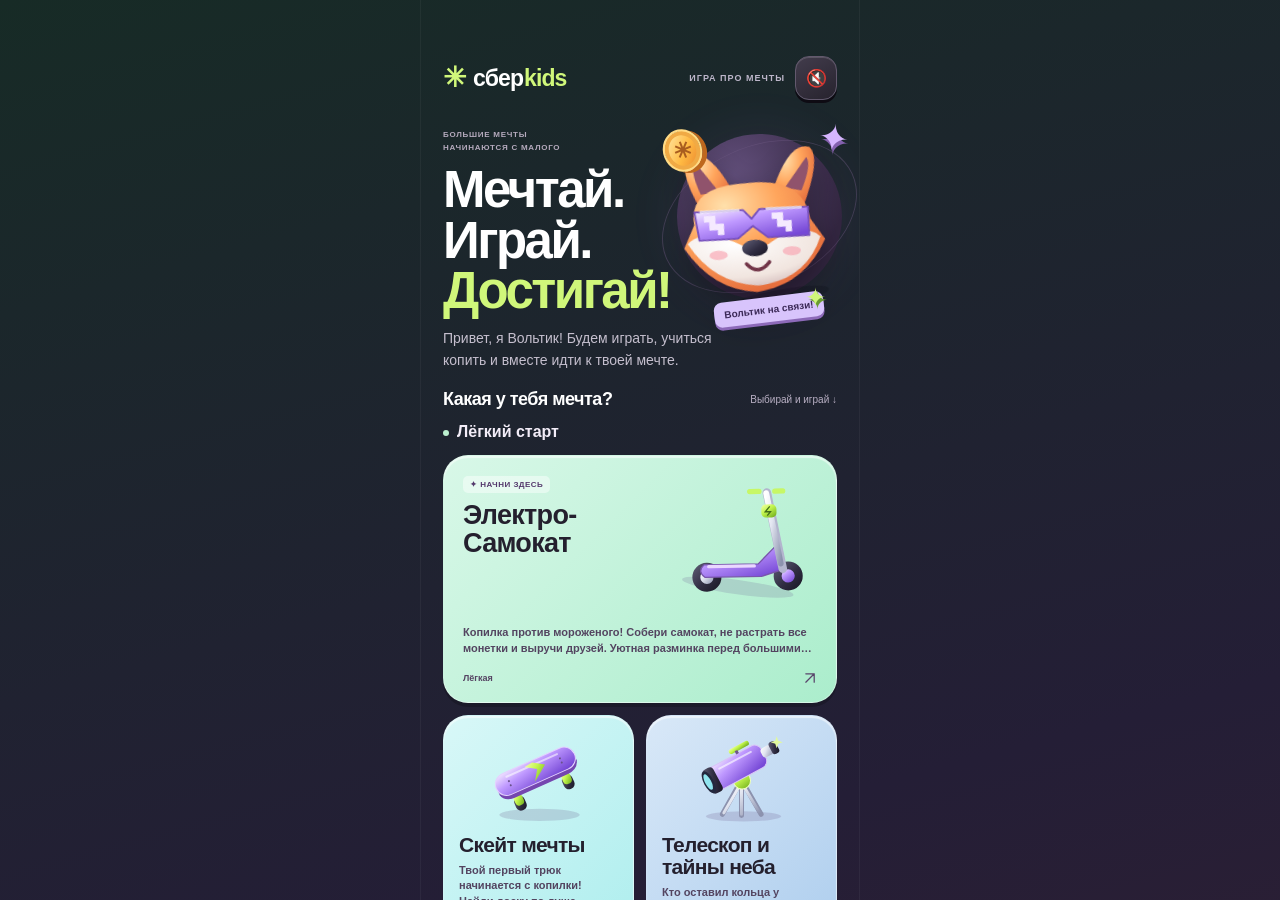
==== commit 3c0ffa53: "music add(need to fix), chrome working fix" ====
--- a/index.html
+++ b/index.html
@@ -12,6 +12,8 @@
 </head>
 <body>
 
+<audio id="bgmAudio" src="./assets/audio.mp3" loop preload="none"></audio>
+
 <div class="bg-decor">
   <div class="bg-shape s1" id="bgShape1"></div>
   <div class="bg-shape s2" id="bgShape2"></div>
@@ -28,7 +30,10 @@
   <div class="welcome-shell">
     <header class="welcome-header">
       <span class="wordmark"><span class="brand-spark" aria-hidden="true">✳</span> сбер<span>kids</span></span>
-      <span class="game-label">ИГРА ПРО МЕЧТЫ</span>
+      <div class="welcome-header-right">
+        <span class="game-label">ИГРА ПРО МЕЧТЫ</span>
+        <button class="icon-btn" id="welcomeSoundBtn" type="button" aria-label="Включить звук и музыку" aria-pressed="false">🔇</button>
+      </div>
     </header>
     <section class="welcome-hero">
       <div class="hero-copy">
@@ -54,7 +59,7 @@
 <div class="app">
   <div class="mascot-backdrop" aria-hidden="true"></div>
   <header class="game-heading"><div><span class="eyebrow">СБЕРKIDS · ИГРА</span><h1>Путь к мечте<span>✦</span></h1></div>
-    <div class="header-actions"><button class="icon-btn" id="soundBtn" type="button" aria-label="Включить звук" aria-pressed="false">🔇</button><button class="icon-btn" id="closeBtn" type="button" aria-label="Выйти из игры">✕</button></div>
+    <div class="header-actions"><button class="icon-btn" id="soundBtn" type="button" aria-label="Включить звук и музыку" aria-pressed="false">🔇</button><button class="icon-btn" id="closeBtn" type="button" aria-label="Выйти из игры">✕</button></div>
   </header>
   <!-- ВЕРХНИЙ БЛОК: Ресурсы -->
   <div>
--- a/css/playful.css
+++ b/css/playful.css
@@ -17,6 +17,7 @@
 .bg-shape.s1 { width: 330px; height: 330px; }
 .bg-shape.s2 { width: 280px; height: 280px; }
 .bg-shape.s3 { opacity: .035; }
+.welcome-header-right { display: flex; align-items: center; gap: 10px; }
 .eyebrow { font-size: 10px; font-weight: 800; letter-spacing: .1em; }
 .wordmark { display: flex; gap: 6px; align-items: center; color: #fff; font-size: 23px; font-weight: 900; letter-spacing: -.9px; }
 .wordmark > span:last-child { color: var(--lime); margin-left: -5px; }
